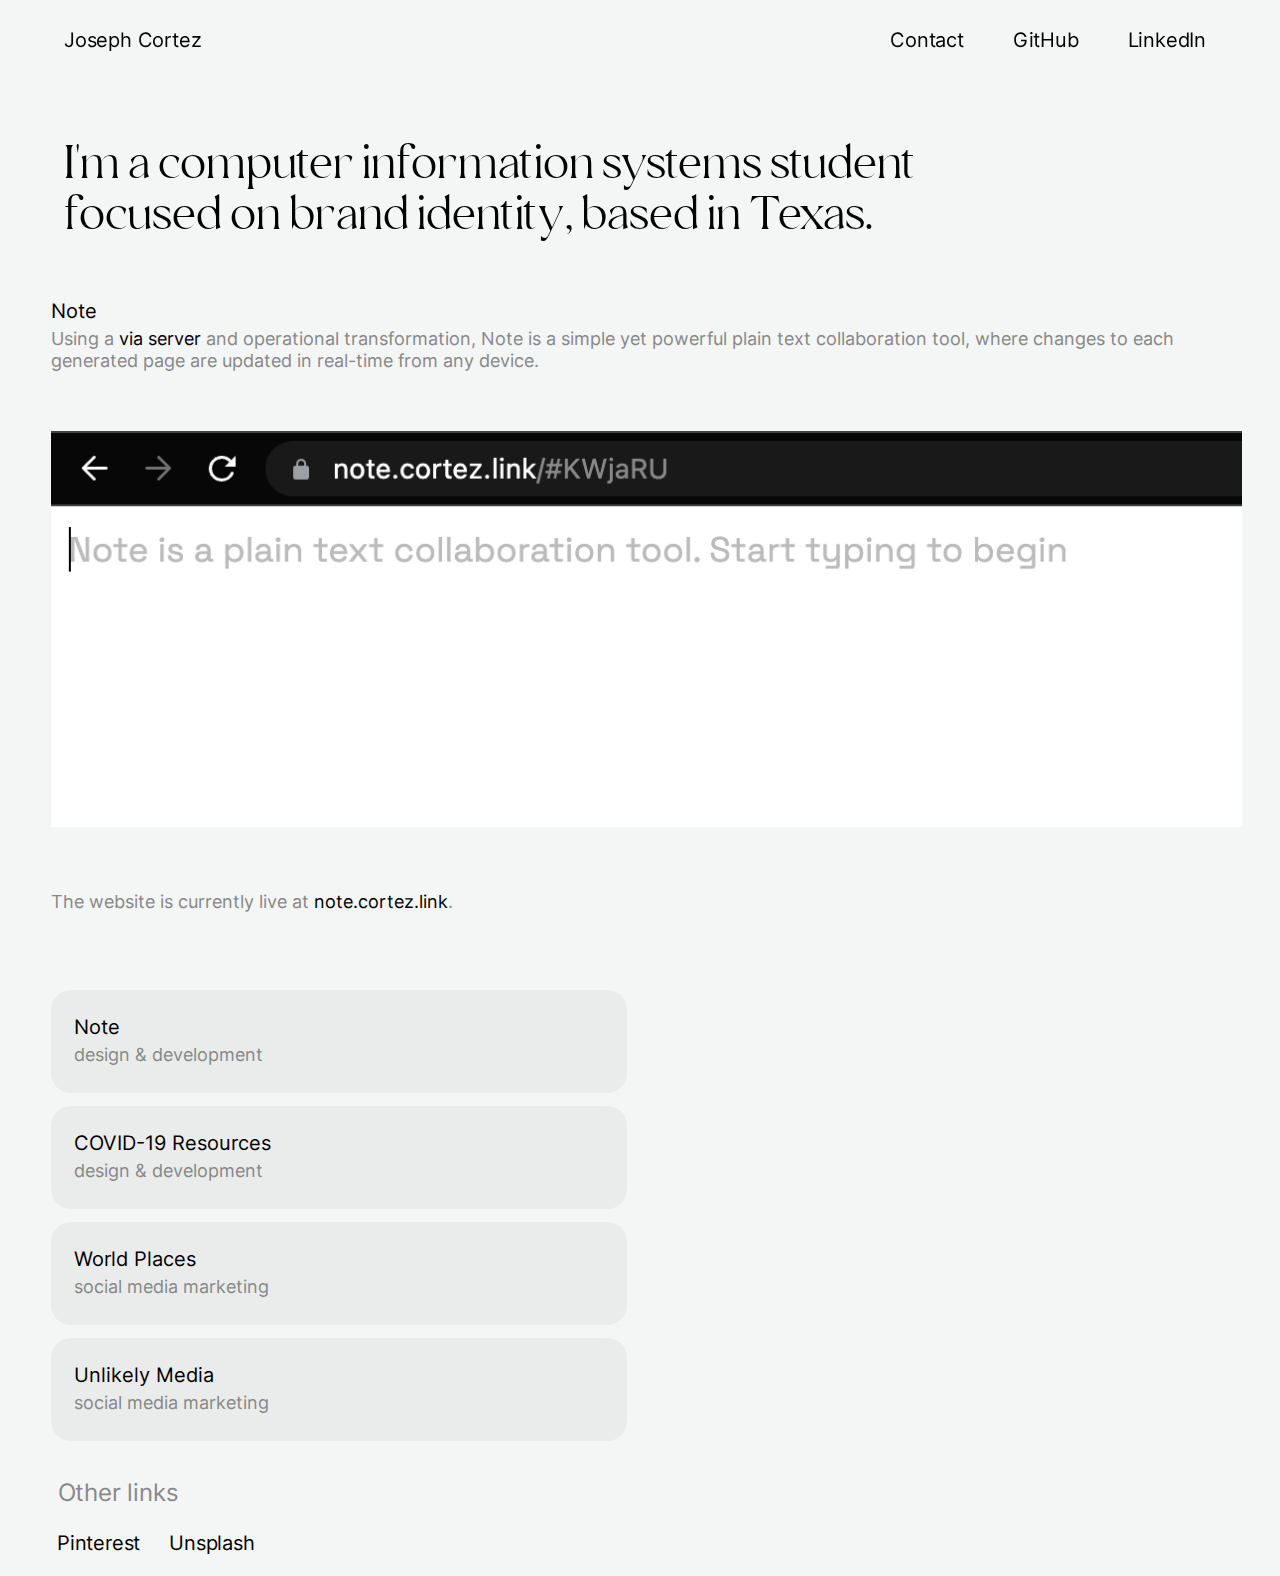
==== index.html @ 0482f2e6 "Update index.html" ====
<!doctype html>
<html lang="en">

<head>
  <meta charset="UTF-8" />
  <title>Joseph Cortez</title>
  <meta name="description"
    content="I'm a university student and aspiring software developer passionate about online branding.">
  <meta name="author" content="Joseph Cortez">
  <meta name="google-site-verification" content="2rabo9-8DDQ4UbkUe8Z90VgoXfikFSZHht-juwRaS4I" />
  <meta http-equiv="X-UA-Compatible" content="IE=edge">
  <meta name="viewport" content="width=device-width, initial-scale=1">
  <meta name="image" property="og:image" content="https://josephcortez.co/img/meta.png" />
  <link rel="stylesheet" href="css/style.css">
  <link rel="icon" type="image/png" sizes="64x64" href="img/favicon.png">
  <link href="https://unpkg.com/aos@2.3.1/dist/aos.css" rel="stylesheet">
  <script src="https://unpkg.com/aos@2.3.1/dist/aos.js"></script>
</head>

<p class="nav"><a class="name" href="https://josephlcortez.com">Joseph Cortez</a></p>

<body>

  <h1 class="desc" data-aos="fade-down">
    I'm a computer information systems student focused on brand identity, based in Texas.
  </h1>

  <div class="links">
    <p><a class="link email" data-tool-tip="jcort@proton.me" href="mailto:jcort@proton.me">Contact</a> &nbsp; &nbsp;
      <a class="link github" data-tool-tip="github.com/cortez" href="https://github.com/cortez">GitHub</a> &nbsp; &nbsp;
      <a class="link linkedin" data-tool-tip="linkedin.com/in/seph" href="https://linkedin.com/in/seph">LinkedIn</a>
    </p>
  </div>

  <svg id="svgTag" width="342" height="638" viewBox="0 0 342 638" fill="none" xmlns="http://www.w3.org/2000/svg">
    <path id="svgPath" d="M1.5 2C1.74511 12.0493 8.11192 91.5927 12.0677 100.493C13.7838 104.354 15.0877 108.276 17.0958 111.89C19.5911 116.382 23.7317 119.345 26.4818 123.623C29.0439 127.608 34.2963 130.222 37.2459 134.014C39.5703 137.003 43.707 140.658 46.9298 142.73C51.2287 145.493 55.7352 149.189 59.3326 152.786C64.1573 157.611 69.0327 159.89 75.0876 162.917C79.1934 164.97 82.6955 167.659 87.0808 169.361C89.3586 170.245 92.6663 172.423 95.2004 172.564C99.2743 172.79 104.216 174.783 107.938 176.437C109.794 177.262 111.974 177.063 113.972 177.927C116.331 178.947 118.533 179.135 120.826 180.46C122.463 181.406 124.33 182.332 126.04 183.142C128.909 184.501 133.583 185.302 136.767 185.302C143.12 185.302 150.693 186.528 156.88 185.153C162.586 183.885 168.976 182.62 174.832 182.62C178.954 182.62 183.076 182.62 187.198 182.62C189.526 182.62 191.009 182.939 193.083 183.812C194.668 184.48 198.34 183.482 199.638 184.78C200.159 185.301 199.116 193.981 199.116 195.358C199.116 199.485 199.787 203.846 199.787 207.761C199.787 213.134 201.304 218.275 202.468 223.516C202.959 225.725 204.048 227.75 204.443 229.922C204.737 231.543 204.653 234.614 206.156 234.28C207.815 233.911 209.028 233.573 210.849 233.573C213.005 233.573 214.7 236.663 216.249 237.93C218.635 239.883 222.064 244.299 225.598 244.299C229.44 244.299 233.4 243.922 236.995 245.305C241.324 246.97 246.458 248.322 251.074 248.322C253.037 248.322 253.873 246.311 256.103 246.311C257.991 246.311 259.537 245.64 261.466 245.64C264.409 245.64 267.883 249.657 270.852 248.173C273.687 246.755 278.274 245.824 281.579 245.64C285.655 245.414 289.369 244.299 293.646 244.299C300.556 244.299 308.536 243.875 313.908 248.173C314.601 248.727 315.77 248.693 315.77 250.333C315.77 252.158 316.784 254.094 317.633 255.697C318.296 256.95 319.774 258.043 320.612 259.719C321.786 262.066 322.298 264.729 323.294 267.094C324.849 270.786 325.827 275.492 325.827 279.497C325.827 282.92 327.168 286.052 327.168 289.553C327.168 293.344 330.599 297.406 331.153 301.285C331.601 304.425 332.301 309.562 333.872 312.31C336.98 317.749 335.213 327.985 335.213 334.472C335.213 338.077 335.481 341.746 334.505 345.161C334.373 345.622 330.864 346.048 330.185 346.576C328.882 347.59 326.838 348.627 325.827 349.891C323.725 352.519 320.411 354.444 317.633 356.26C315.469 357.675 313.123 358.82 310.928 360.283C308.795 361.705 306.552 363.617 304.373 364.827C301.262 366.556 298.719 370.332 296.179 372.872C294.805 374.246 293.447 376.026 292.454 377.714C291.465 379.396 290.273 378.938 289.102 379.874C286.36 382.068 282.774 381.41 281.43 378.384C280.585 376.484 280.619 379.591 280.089 380.917C279.47 382.463 278.202 384.07 277.035 385.238C275.195 387.077 272.317 387.945 270.33 389.931C267.531 392.73 267.456 395.242 266.01 398.497C264.804 401.211 264.803 404.842 264.185 407.622C263.74 409.625 263.549 418.667 265.153 419.951C266.191 420.781 265.825 423.775 266.494 424.979C267.316 426.458 267.717 428.252 268.133 429.709C269.068 432.981 267.586 436.24 266.792 439.021C266.298 440.751 260.636 442.075 259.119 442.075C255.429 442.075 253.249 441.904 250.404 439.691C248.769 438.42 247.659 437.133 245.748 436.041C244.962 435.592 242.458 434.907 242.024 434.365C240.561 432.537 234.611 432.63 232.34 431.981C227.119 430.489 219.035 428.489 217.255 422.26C216.289 418.877 214.585 416.314 213.828 412.911C213.532 411.578 211.415 404.932 210.141 404.568C206.85 403.628 205.364 400.546 202.804 398.497C200.64 396.766 201.081 391.253 198.148 390.415C196.394 389.914 190.718 378.955 188.725 375.367C186.646 371.625 181.529 367.331 181.015 362.965C180.643 359.801 176.451 359.245 174.46 357.452C170.042 353.476 162.955 348.886 156.88 348.886C154.502 348.886 151.159 351.587 150.846 354.249C150.51 357.103 146.742 359.899 145.333 362.294C141.643 368.567 134.934 370.051 128.051 369.669C124.137 369.451 122.429 364.812 119.671 362.667C116.793 360.428 113.467 358.364 110.285 356.596C106.839 354.681 103.715 351.701 102.612 347.843C102.263 346.622 100.392 349.435 99.9306 346.204C99.5847 343.783 99.1131 341.519 98.5898 339.165C97.8452 335.814 97.1149 331.378 94.8279 328.438C92.45 325.38 88.4596 324.089 85.4792 321.771C81.4627 318.647 79.6774 314.591 76.0933 311.007C72.5307 307.444 67.0937 303.579 65.0313 298.939C63.5905 295.697 60.7127 293.911 65.7017 293.911C70.2529 293.911 74.6419 293.24 79.1102 293.24C90.0943 293.24 101.015 292.57 111.961 292.57C118.43 292.57 124.858 291.229 131.403 291.229C133.191 291.229 134.979 291.229 136.767 291.229C137.254 291.229 136.767 290.472 136.767 289.739C136.767 289.047 137.089 287.274 136.618 286.685C135.17 284.875 135.426 279.435 135.426 277.001C135.426 271.116 135.426 265.231 135.426 259.347C135.426 248.545 135.426 237.744 135.426 226.943C135.426 218.764 136.767 210.682 136.767 202.398C136.767 198.545 137.437 194.356 137.437 190.33C137.437 189.436 137.437 188.542 137.437 187.648C137.437 186.188 137.247 187.785 137.81 187.946C139.64 188.469 142.247 187.984 144.141 187.984C156.333 187.984 168.525 187.984 180.717 187.984C185.395 187.984 189.997 188.485 194.572 188.654C196.253 188.716 199.116 188.555 199.116 190.665C199.116 192.63 199.749 194.661 200.308 196.55C201.921 201.993 202.317 208.513 202.468 214.13C202.64 220.479 204.225 226.68 204.48 233.051C204.574 235.404 208.327 232.902 209.843 232.902C211.631 232.902 213.419 232.902 215.207 232.902C219.742 232.902 221.527 237.382 224.593 240.277C227.811 243.317 232.246 242.958 236.511 242.958C242.859 242.958 248.597 244.627 254.762 244.97C258.63 245.185 263.211 244.401 267.239 245.64C274.41 247.847 281.157 246.761 288.32 244.97C297.613 242.647 308.962 241.723 315.398 249.998C316.755 251.743 316.812 254.908 317.074 257C317.584 261.08 318.724 264.833 320.128 268.733C321.735 273.196 323.505 277.995 325.827 282.141C328.352 286.651 329.515 292.208 331.525 297.002C333.199 300.992 334.779 306.23 337.559 309.629C338.729 311.058 339.906 313.819 339.906 315.7C339.906 321.259 338.565 326.693 338.565 332.162C338.565 335.183 338.005 338.003 337.894 340.99C337.787 343.896 335.672 344.828 334.393 346.874C333.545 348.232 330.051 347.936 328.657 348.364C326.585 349.002 324.747 350.013 322.624 350.748C319.113 351.963 315.639 354.62 312.418 356.409C308.893 358.368 305.136 363.821 301.021 364.305C297.503 364.719 296.384 368.644 294.168 370.861C291.482 373.547 287.517 376.388 285.75 379.725C284.878 381.372 282.994 382.135 281.579 383.226C278.472 385.623 277.49 388.191 275.396 391.122C273.337 394.005 271.219 396.782 268.319 398.87C265.196 401.118 265.488 406.389 265.488 409.745C265.488 416.179 265.043 422.522 264.818 428.815C264.671 432.939 263.641 441.844 259.455 443.937C248.125 449.602 235.976 454.156 226.604 463.528C223.806 466.327 220.79 468.959 218.559 472.244C215.845 476.239 211.24 480.493 209.694 485.131C206.192 495.638 204.48 507.962 204.48 519.025C204.48 528.065 203.809 536.947 203.809 545.991C203.809 553.983 206 628.528 206 636.5"
      stroke="black" stroke-width="1.5" stroke-linecap="round" />
  </svg>

  <section class="note-popup-box">
    <div class="note-popup-content">
      <div class="note-popup-text">
        <h2>Note</h2>
        <h3>
          Using a <a class="underline" href="https://github.com/xi/via">via server</a> and operational transformation, Note is a simple yet powerful plain text collaboration tool, where changes to each generated page are updated in real-time from any device.
          <br><img class="image" src="/img/note-ss.png"><br>
          The website is currently live at <a class="underline" href="https://note.cortez.link">note.cortez.link</a>.
        </h3>
      </div>
      <div class="note-popup-close">
        <div class="note-popup-line"></div>
        <div class="note-popup-line"></div>
      </div>
    </div>
    <div class="note-popup-background"></div>
  </section>

  <section class="covid-popup-box">
    <div class="covid-popup-content">
      <div class="covid-popup-text">
        <h2>COVID-19 Resources</h2>
        <h3>This project was created to allow me to practice fetching data from APIs using JavaScript and display statistics regarding COVID-19 around the world, along with a number of
          pandemic-related resources, from CDC websites to small business resources.
          <br><img class="image" src="/img/covidproject.gif"><br>Along with an embedded interactive map from Esri, a
          live coronavirus-related news feed is displayed on the right, fetching from a web search.
          The website is currently live at <a class="underline" href="https://covid.cortez.link">covid.cortez.link</a>.
        </h3>
      </div>
      <div class="covid-popup-close">
        <div class="covid-popup-line"></div>
        <div class="covid-popup-line"></div>
      </div>
    </div>
    <div class="covid-popup-background"></div>
  </section>

  <section class="worldplaces-popup-box">
    <div class="worldplaces-popup-content">
      <div class="worldplaces-popup-text">
        <h2>World Places</h2>
        <h3>This project was an online travel brand with the complimentary Twitter account @WorldPlaces. The purpose of
          this account was to grow an engaging audience interested in travel content to the account's eventual 350K total followers.
          <br><img class="image" src="/img/worldplaces.png"><br>Building the account allowed me to talk to and work with talented photographers and
          videographers, many of which were featured on the account, before it was sold in 2020 to a private buyer.</h3>
      </div>
      <div class="worldplaces-popup-close">
        <div class="worldplaces-popup-line"></div>
        <div class="worldplaces-popup-line"></div>
      </div>
    </div>
    <div class="worldplaces-popup-background"></div>
  </section>

  <section class="unlikely-popup-box">
    <div class="unlikely-popup-content">
      <div class="unlikely-popup-text">
        <h2>Unlikely Media</h2>
        <h3>Unlikely Media was a network of Instagram accounts to curate and share user-submitted
          content, which collectively garnered tens of millions of video views.
          <br><img class="image" src="/img/unlikely.png"><br>Creating and building these accounts taught me the
          fundamentals of online virality and the role of social media for businesses, allowing me to work
          with brands such as <a class="underline" href="https://goatcase.com">Goat Case</a> and <a class="underline"
            href="https://fashionnova.com">Fashion Nova</a> among others to advertise various products.
          Unlikely Media was sold in 2019 to <a class="underline" href="https://instagram.com/dailyepicvids">Daily Epic
            Vids</a>.</h3>
      </div>
      <div class="unlikely-popup-close">
        <div class="unlikely-popup-line"></div>
        <div class="unlikely-popup-line"></div>
      </div>
    </div>
    <div class="unlikely-popup-background"></div>
  </section>


  <div class="projects">
    <p class="selected" data-aos="fade-down">Selected projects</p>

    <a class="note-popup" href="">
      <div class="article">
        <div class="note project" data-aos="fade-right">
        </div>
        <h2>Note</h2>
        <h3>design & development</h3>
      </div>
    </a>

    <a class="covid-popup" href="">
      <div class="article">
        <div class="covid project" data-aos="fade-right">
        </div>
        <h2>COVID-19 Resources</h2>
        <h3>design & development</h3>
      </div>
    </a>

    <a class="worldplaces-popup" href="">
      <div class="article">
        <div class="worldplaces project" data-aos="fade-right">
        </div>
        <h2>World Places</h2>
        <h3>social media marketing</h3>
      </div>
    </a>

    <a class="unlikely-popup" href="">
      <div class="article">
        <div class="unlikely project" data-aos="fade-right">
        </div>
        <h2>Unlikely Media</h2>
        <h3>social media marketing</h3>
      </div>
    </a>
  </div>

  <p class="selected">Other links</p>
    
    <div class="other-links">
      <p>&nbsp;<a class="underline other-link" href="https://pinterest.com/joseph">Pinterest</a> &nbsp; &nbsp;
        <a class="underline other-link" href="https://unsplash.com/jlc">Unsplash</a>
      </p>
    </div>
  
  <script src="https://code.jquery.com/jquery-3.6.0.min.js"
    integrity="sha256-/xUj+3OJU5yExlq6GSYGSHk7tPXikynS7ogEvDej/m4=" crossorigin="anonymous"></script>
  <script src="https://cdnjs.cloudflare.com/ajax/libs/three.js/109/three.min.js"></script>
  <script src="https://cdnjs.cloudflare.com/ajax/libs/gsap/2.1.3/TweenMax.min.js"></script>
  <script src="js/hover-effect.umd.js"></script>
  <script type="text/javascript">
    AOS.init({
      duration: 250.
    });
  </script>
  <script type="text/javascript" src="js/script.js"></script>
</body>

</html>
---- css/style.css ----
@charset "UTF-8";

@font-face {
	font-family: "elgoc";
	src: url("/fonts/Elgoc-Regular");
}

@font-face {
	font-family: "inter-regular";
	src: url("/fonts/inter/Inter-Regular.otf");
}

@font-face {
	font-family: "inter-medium";
	src: url("/fonts/inter/Inter-Medium.otf");
}

@font-face {
	font-family: "space-grotesk";
	src: url("/fonts/space-grotesk/SpaceGrotesk-Light.otf");
}

@font-face {
	font-family: "sk-modernist";
	src: url("/fonts/Sk-Modernist-Regular.otf");
}

h2,
h3,
p {
	font-family: 'inter-regular';
}

.arrow {
	font-family: 'space-grotesk';
	zoom: 1.2;
}

html,
body {
	background-color: var(--bg-color);
	width: 100vw;
	margin: 0;
}

.nav {
	left: 5%;
	position: fixed;
	font-size: 20px;
	font-weight: normal;
	line-height: 22px;
	top: 1%;
	z-index: 2;
	color: var(--font-color);
	text-decoration: none;
}

.links {
	right: 5%;
	position: fixed;
	font-size: 20px;
	font-weight: normal;
	line-height: 22px;
	top: 1%;
	z-index: 2;
	color: var(--font-color);
	text-decoration: none;
}

*,
*::before,
*::after {
	box-sizing: border-box;
}

.container {
	height: 100vh;
	display: flex;
	justify-content: center;
	align-items: center;
}

.container>p {
	color: #000000;
	position: relative;
}

a[data-tool-tip]::after {
	content: attr(data-tool-tip);
	position: absolute;
	display: block;
	background: #fb939c;
	padding: 10px 20px;
	color: var(--font-color);
	font-size: 16px;
	font-weight: 500;
	font-family: 'inter-medium';
	white-space: nowrap;
	border-radius: 6px;
	bottom: 0;
	right: -45%;
	transform: scale(0);
	transition: all 0.15s ease-in-out 0.1s;
	opacity: 0;
}

a[data-tool-tip]:hover::after {
	transform: scale(1);
	bottom: -135%;
	opacity: 0.9;
}

#svgTag {
	position: fixed;
	top: 0px;
	bottom: 10%;
	left: 25%;
	width: 100%;
	height: 100%;
	pointer-events: none;
  }

.zero-popup-box, .covid-popup-box, .worldplaces-popup-box, .unlikely-popup-box {
	position: fixed;
	width: 100%;
	height: 100%;
	top: 0;
	left: 0;
	z-index: 999;
	display: none;
}

.zero-popup-background, .covid-popup-background, .worldplaces-popup-background, .unlikely-popup-background {
	position: absolute;
	top: 0;
	left: 0;
	width: 100%;
	height: 100%;
	background: rgba(0, 0, 0, 0.5);
}

.zero-popup-content, .covid-popup-content, .worldplaces-popup-content, .unlikely-popup-content {
	position: absolute;
	left: 25%;
	width: 50%;
	top: 80%;
	transform: translateY(-50%);
	background: white;
	z-index: 999999;
	transition: 0.5s;
	border-radius: 20px;
}

.zero-popup-active, .covid-popup-active, .worldplaces-popup-active, .unlikely-popup-active {
	top: 50%;
}

.zero-popup-text, .covid-popup-text, .worldplaces-popup-text, .unlikely-popup-text {
	width: 50%;
	display: inline-block;
	padding: 20px;
}

.zero-popup-text h2, .covid-popup-text h2, .worldplaces-popup-text h2, .unlikely-popup-text h2 {
	font-size: 1.5em;
	padding-top: 0px;
	padding-bottom: 20px;
}

.zero-popup-close, .covid-popup-close, .worldplaces-popup-close,.unlikely-popup-close {
	position: absolute;
	right: 20px;
	top: 20px;
	border-radius: 50%;
	width: 40px;
	height: 40px;
	padding: 10px;
	cursor: pointer;
}

.zero-popup-close .zero-popup-line, .covid-popup-close .covid-popup-line, .worldplaces-popup-close .worldplaces-popup-line, .unlikely-popup-close .unlikely-popup-line {
	width: 100%;
	height: 2px;
	background: black;
	position: relative;
}

.zero-popup-close .zero-popup-line:first-child, .covid-popup-close .covid-popup-line:first-child, .worldplaces-popup-close .worldplaces-popup-line:first-child, .unlikely-popup-close .unlikely-popup-line:first-child {
	margin-bottom: 0;
	transform: rotate(45deg);
	transform-origin: center;
	top: 7px;
}

.zero-popup-close .zero-popup-line:last-child, .covid-popup-close .covid-popup-line:last-child, .worldplaces-popup-close .worldplaces-popup-line:last-child, .unlikely-popup-close .unlikely-popup-line:last-child {
	margin-bottom: 0;
	transform: rotate(-45deg);
	transform-origin: center;
	top: 5px;
}

.image {
	max-width: 100%;
	padding-top: 5%;
	padding-bottom: 5%;
}

.underline {
    display: inline-block;
    position: relative;
    padding-bottom: 1.5px;
}
.underline:before {
    content: '';
    display: block;
    position: absolute;
    left: 0;
    bottom: 0;
    height: 1.5px;
    width: 0;
    transition: width 0s ease, background .5s ease;
}
.underline:after {
    content: '';
    display: block;
    position: absolute;
    right: 0;
    bottom: 0;
    height: 1.5px;
    width: 0;
    background: #000000;
    transition: width .5s ease;
}
.underline:hover:before {
    width: 100%;
    background: #000000;
    transition: width .5s ease;
}
.underline:hover:after {
    width: 100%;
    background: transparent;
    transition: all 0s ease;
}

.name {
	color: var(--font-color);
	text-decoration: none;
}

.name:hover {
	color: var(--name-color);
}

h1 {
	font-family: 'elgoc';
	font-size: 3.2em;
	font-weight: 400;
	color: var(--font-color);
	position: relative;
}

.selected {
	color: var(--name-color);
	padding-left: 4.5%;
	font-size: 1.5em;


}

h2 {
	font-size: 20px;
	font-weight: 500;
	text-align: left;
	color: var(--font-color);
	margin-bottom: 0px;
	margin-top: 25px;
	margin-left: 4%;
	margin-right: 3%;
}

h3 {
	font-size: 18px;
	font-weight: 400;
	color: var(--name-color);
	margin-top: 5px;
	margin-left: 4%;
	margin-right: 3%;
	margin-bottom: 20px;
}

p {
	display: block;
	font-weight: 400;
	letter-spacing: -0.2px;
	color: var(--font-color);
}

.project {
	width: 5em;
	height: 5em;
	margin: 2%;
	float: right;
	align-content: right;
	padding-bottom: 0px;
}

canvas {
	border-radius: 10px;
}

.article {
	float: left;
	width: 45%;
	margin-left: 4%;
	margin-right: 40%;
	margin-bottom: 1%;
	border-radius: 20px;
	background: var(--gray1-color);
}

.other-links {
	margin-left: 4%;
	font-size: 20px;
}


.article:hover {
	background: var(--gray2-color);
}

.projects:after {
	content: "";
	display: table;
	clear: both;
}

:root {
	--font-color: #000000;
	--bg-color: #F4F5F5;
	--name-color: #888888;
	--gray1-color: #EAECEC;
	--gray2-color: #DFE2E2;

	/* --font-color: #0f0f0f;
	--bg-color: #f2f2f2;
	--name-color: #666A86; */
}

@media (prefers-color-scheme: dark) {
	:root {
		--font-color: #000000;
		--bg-color: #F4F5F5;
		--name-color: #888888;
		--gray1-color: #EAECEC;
		--gray2-color: #DFE2E2;
	}
}

::-webkit-scrollbar {
	display: none;
}

a {
	color: var(--font-color);
	text-decoration: none;
}

.link {
	padding: 5px 10px;
	text-decoration: none;
	color: var(--font-color);
	background-repeat: repeat-x;
	background-size: 10% 0em;
	background-position: 0 100%;
	-webkit-transition: 0.2s ease;
	transition: 0.2s ease;
	position: relative;
	border-radius: 6px;
}

.link:hover {
	color: var(--font-color);
	text-decoration: none;
	background-size: 100% 5em;
	background: #f5576c;
}

.email:hover,
.github:hover,
.linkedin:hover {
	color: #fefefe;
}

.email {
	background-image: -webkit-linear-gradient(var(--name-color) 0%, var(--name-color) 100%);
}

.github {
	background-image: -webkit-linear-gradient(var(--name-color) 0%, var(--name-color) 100%);
}

.linkedin {
	background-image: -webkit-linear-gradient(var(--name-color) 0%, var(--name-color) 100%);
}

@-webkit-keyframes fadeIn {
	from {
		opacity: 0;
	}

	to {
		opacity: 1;
	}
}

@-moz-keyframes fadeIn {
	from {
		opacity: 0;
	}

	to {
		opacity: 1;
	}
}

@keyframes fadeIn {
	from {
		opacity: 0;
	}

	to {
		opacity: 1;
	}
}

.article {
	-webkit-animation: fadeIn ease-in 0.25s;
	-moz-animation: fadeIn ease-in 0.25s;
	animation: fadeIn ease-in 0.25s;
	-webkit-animation-duration: 0.25s;
	-moz-animation-duration: 0.25s;
	animation-duration: 0.25s;
}

@media screen and (max-width:999px) {
	#svgTag {
		display: none;
	}
	.selected {
		margin-top: 10vh;
	}

	.links, .other-links {
		position: relative;
		margin-left: 4%;
		font-size: 18px;
		float: center;
	}

	.link, .other-link {
		background-size: 100% 5em;
		background: var(--gray1-color);
	}

	.other-link {
		padding: 5px 10px;
		border-radius: 6px;
	}

	.nav {
		position: relative;
		width: 50vw;
	}

	h1 {
		padding-top: 10%;
		font-size: 40px;
		margin-bottom: 30px;
	}

	h2 {
		font-size: 18px;
		margin-left: 5%;
		margin-right: 0%;
		margin-bottom: 0%;
	}

	h3 {
		font-size: 16px;
		margin-left: 5%;
		margin-right: 0%;
	}

        .links {
                margin-top: 1em;
        }

	.desc,
	.selected,
	.links {
		padding-left: 5%;
		padding-right: 5%;
	}

	.article {
		width: 92vw;
		margin-bottom: 4%;
	}

	.links, .other-links, .selected {
		-webkit-animation: fadeIn ease-in 0.5s;
		-moz-animation: fadeIn ease-in 0.5s;
		animation: fadeIn ease-in 0.5s;
		-webkit-animation-duration: 0.5s;
		-moz-animation-duration: 0.5s;
		animation-duration: 0.5s;
	}
	.zero-popup-content, .covid-popup-content, .worldplaces-popup-content, .unlikely-popup-content {
		left: 5%;
		width: 90%;
		top: 50%;
	}
	
	.zero-popup-text, .covid-popup-text, .worldplaces-popup-text, .unlikely-popup-text {
		width: 90%;
	}
}

@media screen and (min-width:1000px) and (max-width:1299px) {
	#svgTag {
		display: none;
	}
	.desc {
		padding-top: 8%;
		padding-left: 5%;
		padding-right: 20%;
		padding-bottom: 2%;
	}

	.zero-popup-content, .covid-popup-content, .worldplaces-popup-content, .unlikely-popup-content {
		left: 25%;
		width: 50%;
		top: 50%;
	}
	
	.zero-popup-text, .covid-popup-text, .worldplaces-popup-text, .unlikely-popup-text {
		width: 90%;
	}
}

@media screen and (min-width:1300px) {
	.desc {
		padding-top: 10%;
		padding-left: 5%;
		padding-right: 40%;
		padding-bottom: 8%;
	}

	.zero-popup-content, .covid-popup-content, .worldplaces-popup-content, .unlikely-popup-content {
		left: 25%;
		width: 50%;
		top: 50%;
	}
	
	.zero-popup-text, .covid-popup-text, .worldplaces-popup-text, .unlikely-popup-text {
		width: 90%;
	}

	h2 span {
		display: none;
	}

	body {
		padding-bottom: 10vh;
	}
}

@media screen and (min-width:1600px) {
	/* h1 {
		font-size: 4.5em;
	}
	.desc {
		padding-left: 5%;
		padding-right: 30%;
	}
	h2 span {
		display: none;
	} */
}
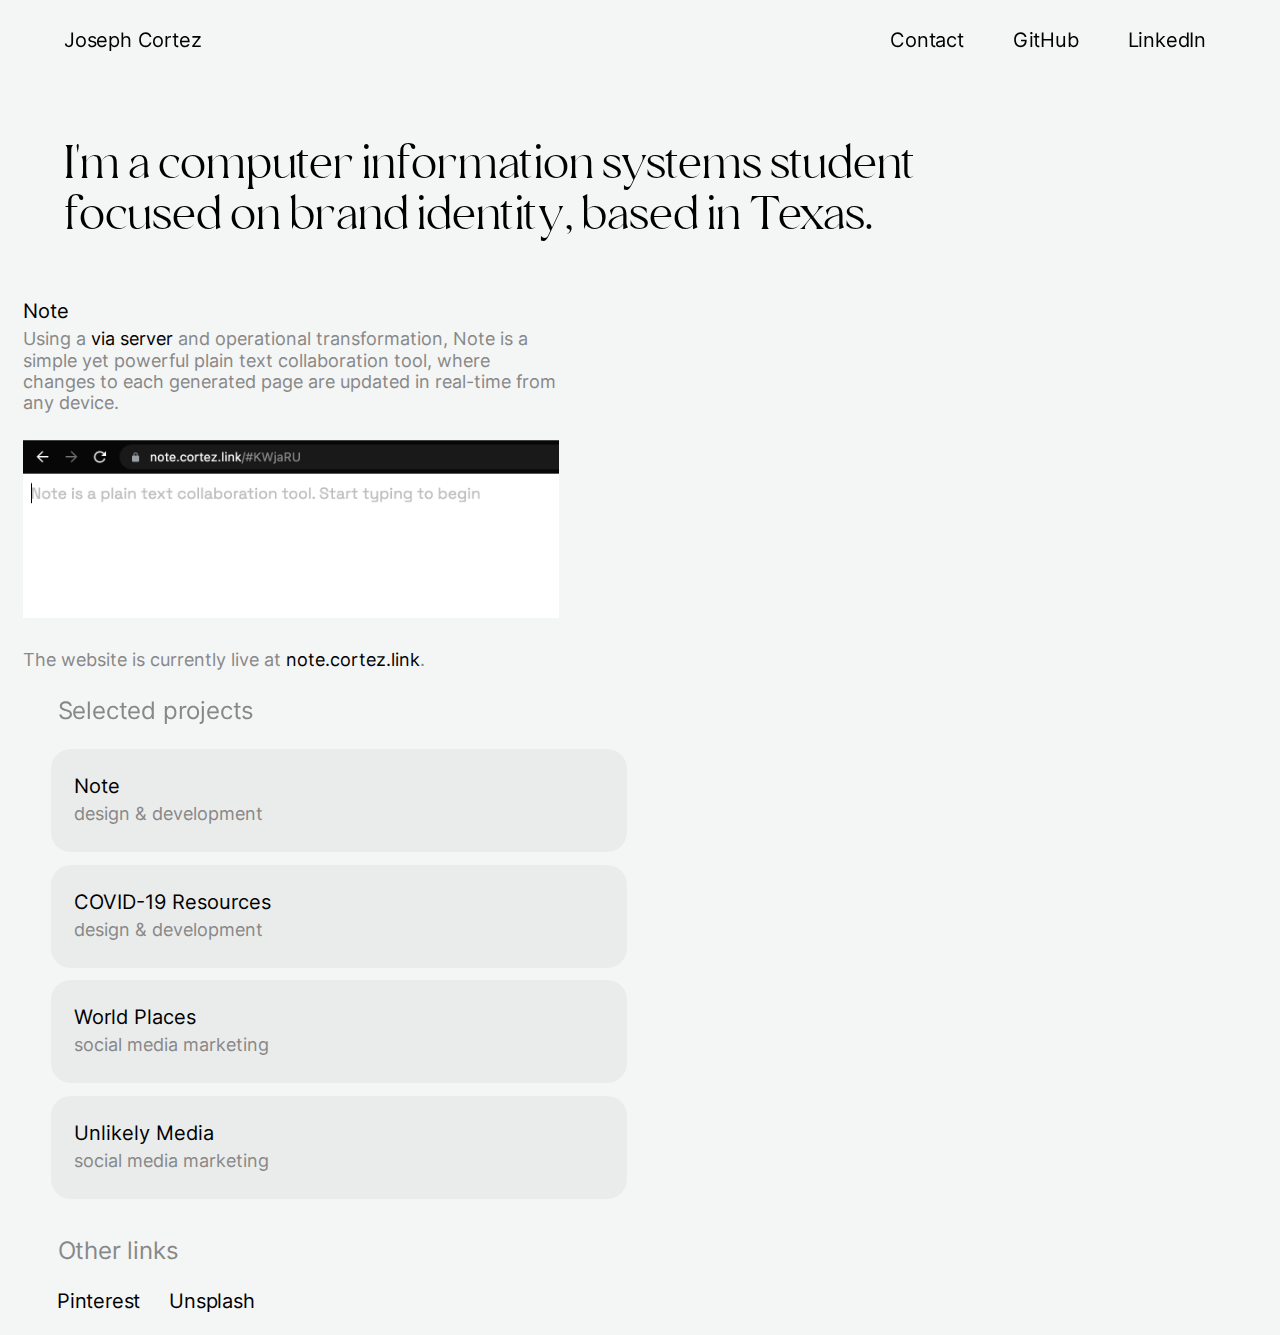
==== commit e1529f94: "Update index.html" ====
--- a/index.html
+++ b/index.html
@@ -41,8 +41,7 @@
     <div class="note-popup-content">
       <div class="note-popup-text">
         <h2>Note</h2>
-        <h3>
-          Using a <a class="underline" href="https://github.com/xi/via">via server</a> and operational transformation, Note is a simple yet powerful plain text collaboration tool, where changes to each generated page are updated in real-time from any device.
+        <h3>Using a <a class="underline" href="https://github.com/xi/via">via server</a> and operational transformation, Note is a simple yet powerful plain text collaboration tool, where changes to each generated page are updated in real-time from any device.
           <br><img class="image" src="/img/note-ss.png"><br>
           The website is currently live at <a class="underline" href="https://note.cortez.link">note.cortez.link</a>.
         </h3>
--- a/css/style.css
+++ b/css/style.css
@@ -515,13 +515,13 @@
 		-moz-animation-duration: 0.5s;
 		animation-duration: 0.5s;
 	}
-	.zero-popup-content, .covid-popup-content, .worldplaces-popup-content, .unlikely-popup-content {
+	.note-popup-content, .covid-popup-content, .worldplaces-popup-content, .unlikely-popup-content {
 		left: 5%;
 		width: 90%;
 		top: 50%;
 	}
 	
-	.zero-popup-text, .covid-popup-text, .worldplaces-popup-text, .unlikely-popup-text {
+	.note-popup-text, .covid-popup-text, .worldplaces-popup-text, .unlikely-popup-text {
 		width: 90%;
 	}
 }
@@ -537,13 +537,13 @@
 		padding-bottom: 2%;
 	}
 
-	.zero-popup-content, .covid-popup-content, .worldplaces-popup-content, .unlikely-popup-content {
+	.note-popup-content, .covid-popup-content, .worldplaces-popup-content, .unlikely-popup-content {
 		left: 25%;
 		width: 50%;
 		top: 50%;
 	}
 	
-	.zero-popup-text, .covid-popup-text, .worldplaces-popup-text, .unlikely-popup-text {
+	.note-popup-text, .covid-popup-text, .worldplaces-popup-text, .unlikely-popup-text {
 		width: 90%;
 	}
 }
@@ -556,13 +556,13 @@
 		padding-bottom: 8%;
 	}
 
-	.zero-popup-content, .covid-popup-content, .worldplaces-popup-content, .unlikely-popup-content {
+	.note-popup-content, .covid-popup-content, .worldplaces-popup-content, .unlikely-popup-content {
 		left: 25%;
 		width: 50%;
 		top: 50%;
 	}
 	
-	.zero-popup-text, .covid-popup-text, .worldplaces-popup-text, .unlikely-popup-text {
+	.note-popup-text, .covid-popup-text, .worldplaces-popup-text, .unlikely-popup-text {
 		width: 90%;
 	}
 
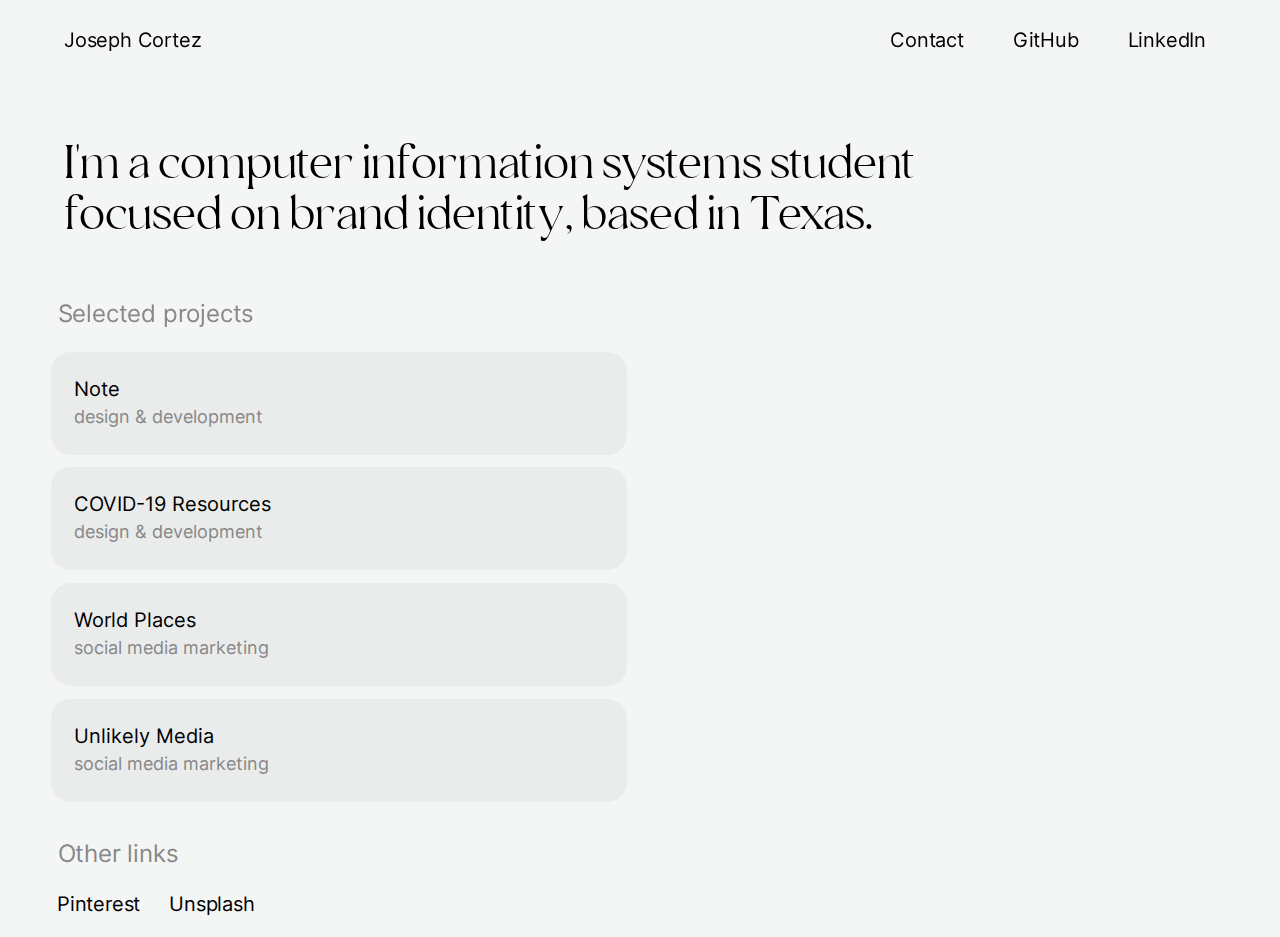
==== commit 4a5ccf05: "Update index.html" ====
--- a/index.html
+++ b/index.html
@@ -42,7 +42,7 @@
       <div class="note-popup-text">
         <h2>Note</h2>
         <h3>Using a <a class="underline" href="https://github.com/xi/via">via server</a> and operational transformation, Note is a simple yet powerful plain text collaboration tool, where changes to each generated page are updated in real-time from any device.
-          <br><img class="image" src="/img/note-ss.png"><br>
+          <br><img class="image" src="/img/note.gif"><br>
           The website is currently live at <a class="underline" href="https://note.cortez.link">note.cortez.link</a>.
         </h3>
       </div>
--- a/css/style.css
+++ b/css/style.css
@@ -120,7 +120,7 @@
 	pointer-events: none;
   }
 
-.zero-popup-box, .covid-popup-box, .worldplaces-popup-box, .unlikely-popup-box {
+.note-popup-box, .covid-popup-box, .worldplaces-popup-box, .unlikely-popup-box {
 	position: fixed;
 	width: 100%;
 	height: 100%;
@@ -130,7 +130,7 @@
 	display: none;
 }
 
-.zero-popup-background, .covid-popup-background, .worldplaces-popup-background, .unlikely-popup-background {
+.note-popup-background, .covid-popup-background, .worldplaces-popup-background, .unlikely-popup-background {
 	position: absolute;
 	top: 0;
 	left: 0;
@@ -139,7 +139,7 @@
 	background: rgba(0, 0, 0, 0.5);
 }
 
-.zero-popup-content, .covid-popup-content, .worldplaces-popup-content, .unlikely-popup-content {
+.note-popup-content, .covid-popup-content, .worldplaces-popup-content, .unlikely-popup-content {
 	position: absolute;
 	left: 25%;
 	width: 50%;
@@ -151,23 +151,23 @@
 	border-radius: 20px;
 }
 
-.zero-popup-active, .covid-popup-active, .worldplaces-popup-active, .unlikely-popup-active {
+.note-popup-active, .covid-popup-active, .worldplaces-popup-active, .unlikely-popup-active {
 	top: 50%;
 }
 
-.zero-popup-text, .covid-popup-text, .worldplaces-popup-text, .unlikely-popup-text {
+.note-popup-text, .covid-popup-text, .worldplaces-popup-text, .unlikely-popup-text {
 	width: 50%;
 	display: inline-block;
 	padding: 20px;
 }
 
-.zero-popup-text h2, .covid-popup-text h2, .worldplaces-popup-text h2, .unlikely-popup-text h2 {
+.note-popup-text h2, .covid-popup-text h2, .worldplaces-popup-text h2, .unlikely-popup-text h2 {
 	font-size: 1.5em;
 	padding-top: 0px;
 	padding-bottom: 20px;
 }
 
-.zero-popup-close, .covid-popup-close, .worldplaces-popup-close,.unlikely-popup-close {
+.note-popup-close, .covid-popup-close, .worldplaces-popup-close,.unlikely-popup-close {
 	position: absolute;
 	right: 20px;
 	top: 20px;
@@ -178,21 +178,21 @@
 	cursor: pointer;
 }
 
-.zero-popup-close .zero-popup-line, .covid-popup-close .covid-popup-line, .worldplaces-popup-close .worldplaces-popup-line, .unlikely-popup-close .unlikely-popup-line {
+.note-popup-close .note-popup-line, .covid-popup-close .covid-popup-line, .worldplaces-popup-close .worldplaces-popup-line, .unlikely-popup-close .unlikely-popup-line {
 	width: 100%;
 	height: 2px;
 	background: black;
 	position: relative;
 }
 
-.zero-popup-close .zero-popup-line:first-child, .covid-popup-close .covid-popup-line:first-child, .worldplaces-popup-close .worldplaces-popup-line:first-child, .unlikely-popup-close .unlikely-popup-line:first-child {
+.note-popup-close .note-popup-line:first-child, .covid-popup-close .covid-popup-line:first-child, .worldplaces-popup-close .worldplaces-popup-line:first-child, .unlikely-popup-close .unlikely-popup-line:first-child {
 	margin-bottom: 0;
 	transform: rotate(45deg);
 	transform-origin: center;
 	top: 7px;
 }
 
-.zero-popup-close .zero-popup-line:last-child, .covid-popup-close .covid-popup-line:last-child, .worldplaces-popup-close .worldplaces-popup-line:last-child, .unlikely-popup-close .unlikely-popup-line:last-child {
+.note-popup-close .note-popup-line:last-child, .covid-popup-close .covid-popup-line:last-child, .worldplaces-popup-close .worldplaces-popup-line:last-child, .unlikely-popup-close .unlikely-popup-line:last-child {
 	margin-bottom: 0;
 	transform: rotate(-45deg);
 	transform-origin: center;
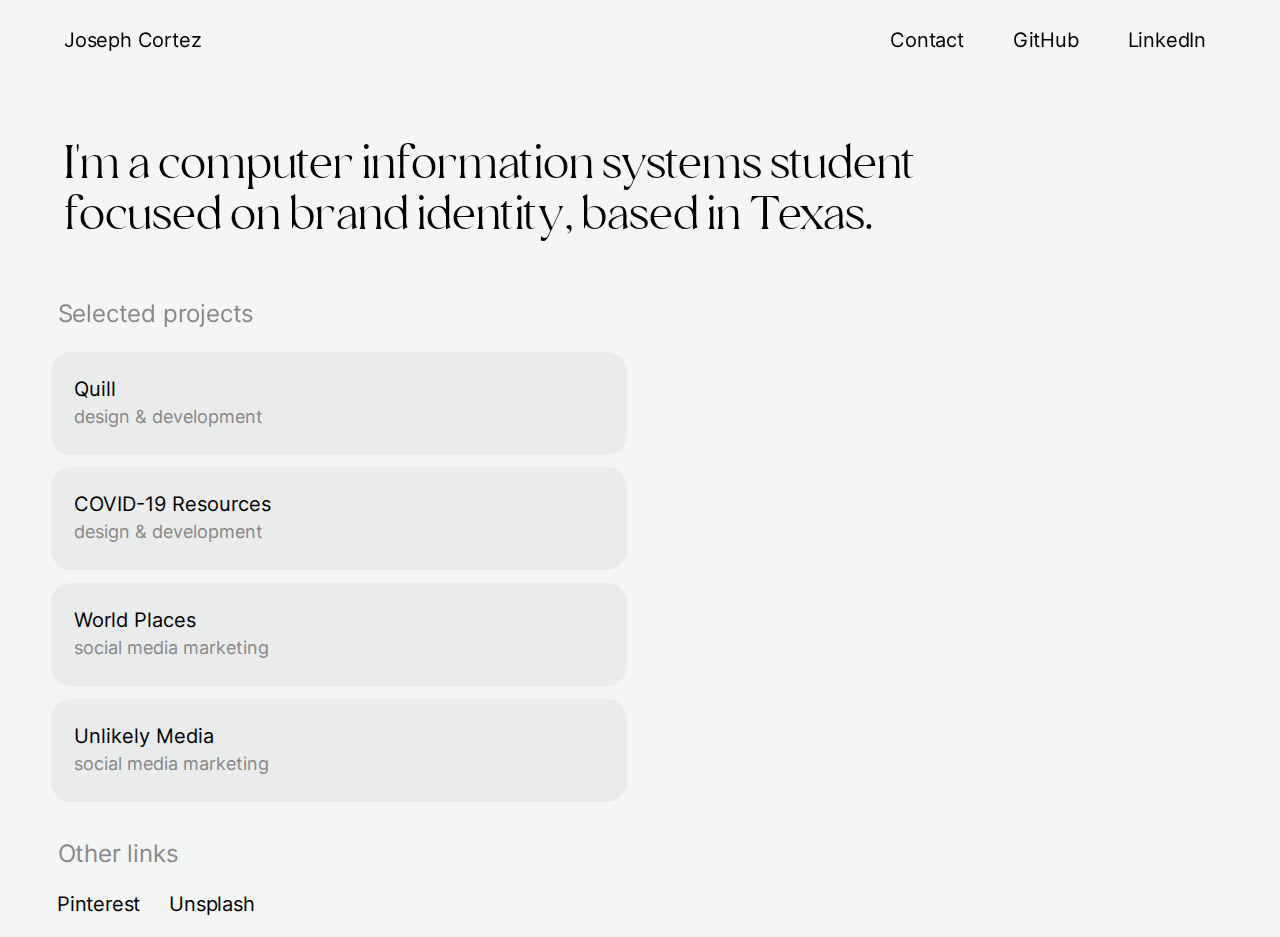
==== commit 9e576d5b: "Update index.html" ====
--- a/index.html
+++ b/index.html
@@ -40,10 +40,10 @@
   <section class="note-popup-box">
     <div class="note-popup-content">
       <div class="note-popup-text">
-        <h2>Note</h2>
-        <h3>Using a <a class="underline" href="https://github.com/xi/via">via server</a> and operational transformation, Note is a simple yet powerful plain text collaboration tool, where changes to each generated page are updated in real-time from any device.
-          <br><img class="image" src="/img/note.gif"><br>
-          The website is currently live at <a class="underline" href="https://note.cortez.link">note.cortez.link</a>.
+        <h2>Quill</h2>
+        <h3>Using a <a class="underline" href="https://github.com/xi/via">via server</a> and operational transformation, Quill is a simple yet powerful plain text collaboration tool, where changes to each generated page are updated in real-time from any device.
+          <br><img class="image" src="/img/quill.gif"><br>
+          The website is currently live at <a class="underline" href="https://quill.live">quill.live</a>.
         </h3>
       </div>
       <div class="note-popup-close">
@@ -119,7 +119,7 @@
       <div class="article">
         <div class="note project" data-aos="fade-right">
         </div>
-        <h2>Note</h2>
+        <h2>Quill</h2>
         <h3>design & development</h3>
       </div>
     </a>
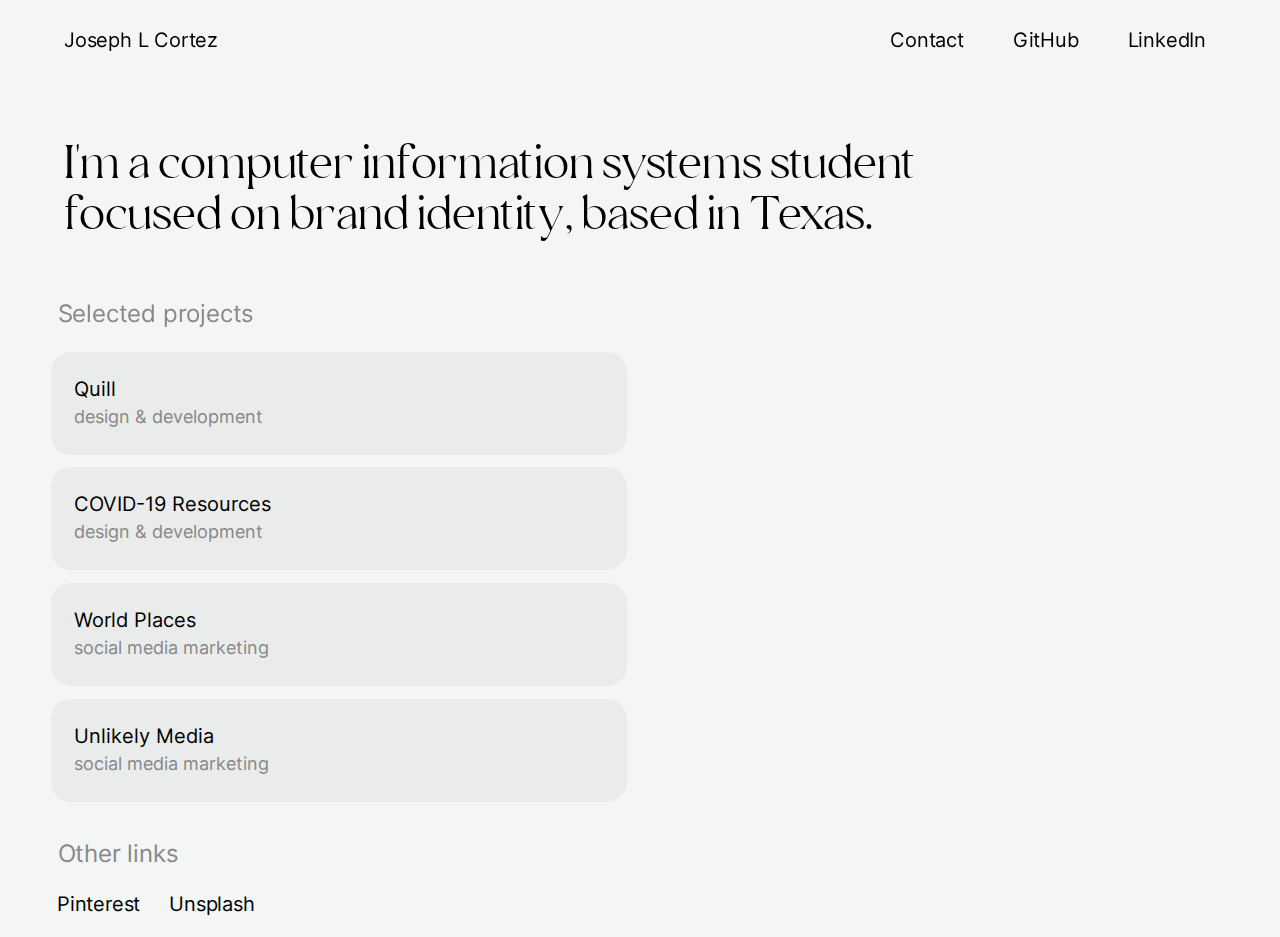
==== commit fe833300: "Update index.html" ====
--- a/index.html
+++ b/index.html
@@ -3,7 +3,7 @@
 
 <head>
   <meta charset="UTF-8" />
-  <title>Joseph Cortez</title>
+  <title>Joseph L Cortez</title>
   <meta name="description"
     content="I'm a university student and aspiring software developer passionate about online branding.">
   <meta name="author" content="Joseph Cortez">
@@ -17,7 +17,7 @@
   <script src="https://unpkg.com/aos@2.3.1/dist/aos.js"></script>
 </head>
 
-<p class="nav"><a class="name" href="https://josephlcortez.com">Joseph Cortez</a></p>
+<p class="nav"><a class="name" href="https://josephlcortez.com">Joseph L Cortez</a></p>
 
 <body>
 
@@ -43,7 +43,7 @@
         <h2>Quill</h2>
         <h3>Using a <a class="underline" href="https://github.com/xi/via">via server</a> and operational transformation, Quill is a simple yet powerful plain text collaboration tool, where changes to each generated page are updated in real-time from any device.
           <br><img class="image" src="/img/quill.gif"><br>
-          The website is currently live at <a class="underline" href="https://quill.live">quill.live</a>.
+          The website is currently available at <a class="underline" href="https://quill.live">quill.live</a>.
         </h3>
       </div>
       <div class="note-popup-close">
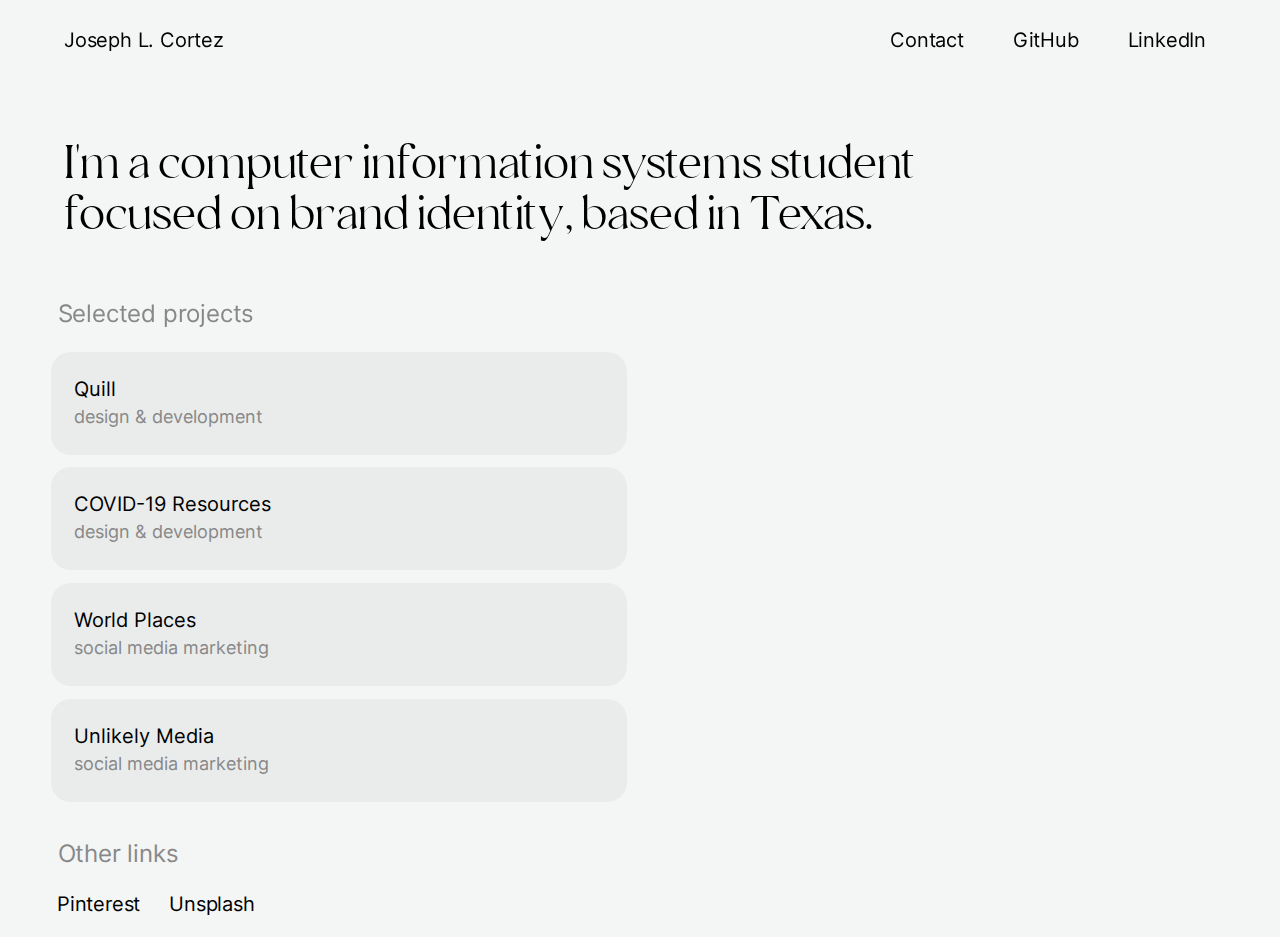
==== commit 6c9771bf: "Update index.html" ====
--- a/index.html
+++ b/index.html
@@ -3,7 +3,7 @@
 
 <head>
   <meta charset="UTF-8" />
-  <title>Joseph L Cortez</title>
+  <title>Joseph L. Cortez</title>
   <meta name="description"
     content="I'm a university student and aspiring software developer passionate about online branding.">
   <meta name="author" content="Joseph Cortez">
@@ -17,7 +17,7 @@
   <script src="https://unpkg.com/aos@2.3.1/dist/aos.js"></script>
 </head>
 
-<p class="nav"><a class="name" href="https://josephlcortez.com">Joseph L Cortez</a></p>
+<p class="nav"><a class="name" href="https://josephlcortez.com">Joseph L. Cortez</a></p>
 
 <body>
 
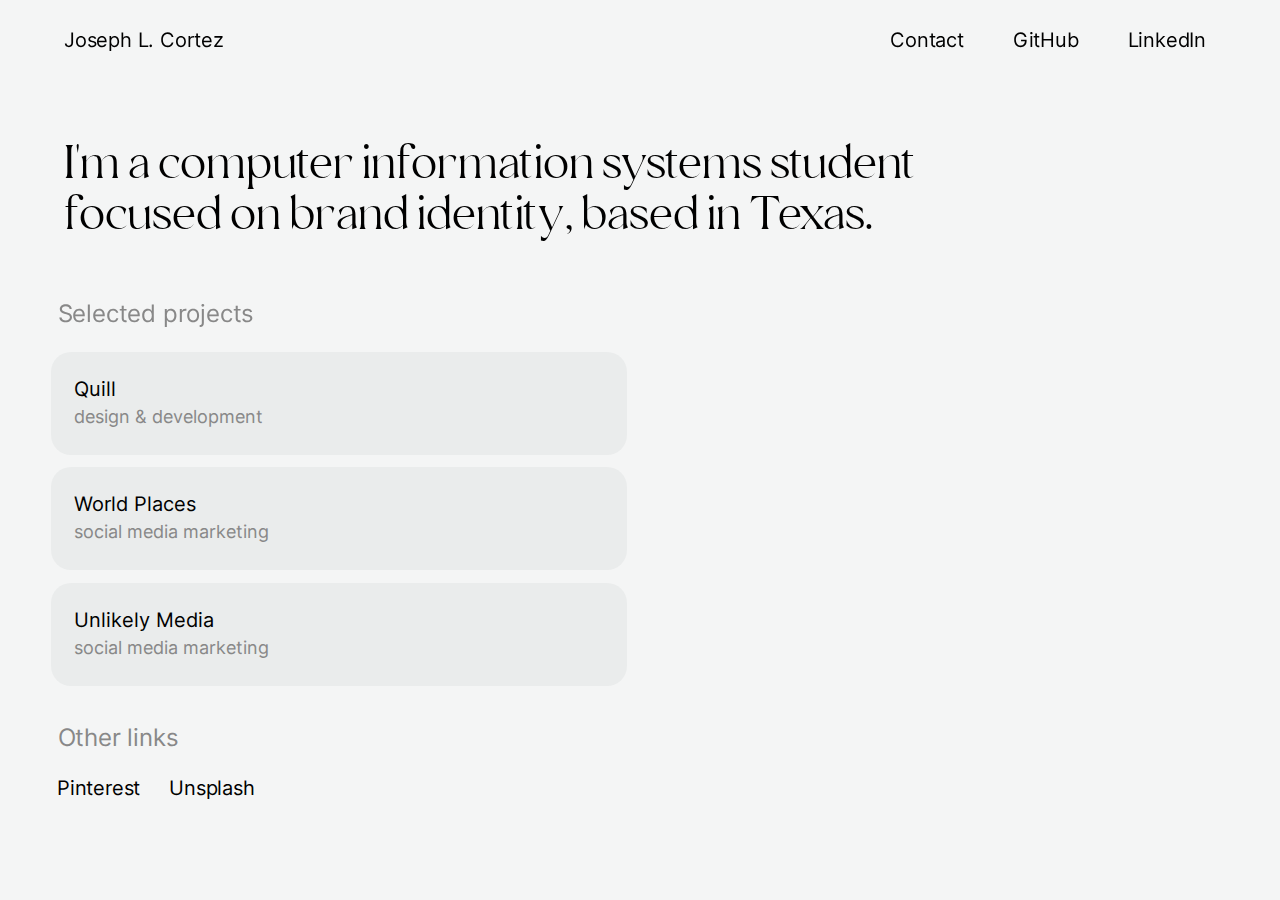
==== commit c907d624: "Update index.html" ====
--- a/index.html
+++ b/index.html
@@ -54,7 +54,7 @@
     <div class="note-popup-background"></div>
   </section>
 
-  <section class="covid-popup-box">
+<!--   <section class="covid-popup-box">
     <div class="covid-popup-content">
       <div class="covid-popup-text">
         <h2>COVID-19 Resources</h2>
@@ -71,7 +71,7 @@
       </div>
     </div>
     <div class="covid-popup-background"></div>
-  </section>
+  </section> -->
 
   <section class="worldplaces-popup-box">
     <div class="worldplaces-popup-content">
@@ -124,14 +124,14 @@
       </div>
     </a>
 
-    <a class="covid-popup" href="">
+<!--     <a class="covid-popup" href="">
       <div class="article">
         <div class="covid project" data-aos="fade-right">
         </div>
         <h2>COVID-19 Resources</h2>
         <h3>design & development</h3>
       </div>
-    </a>
+    </a> -->
 
     <a class="worldplaces-popup" href="">
       <div class="article">
